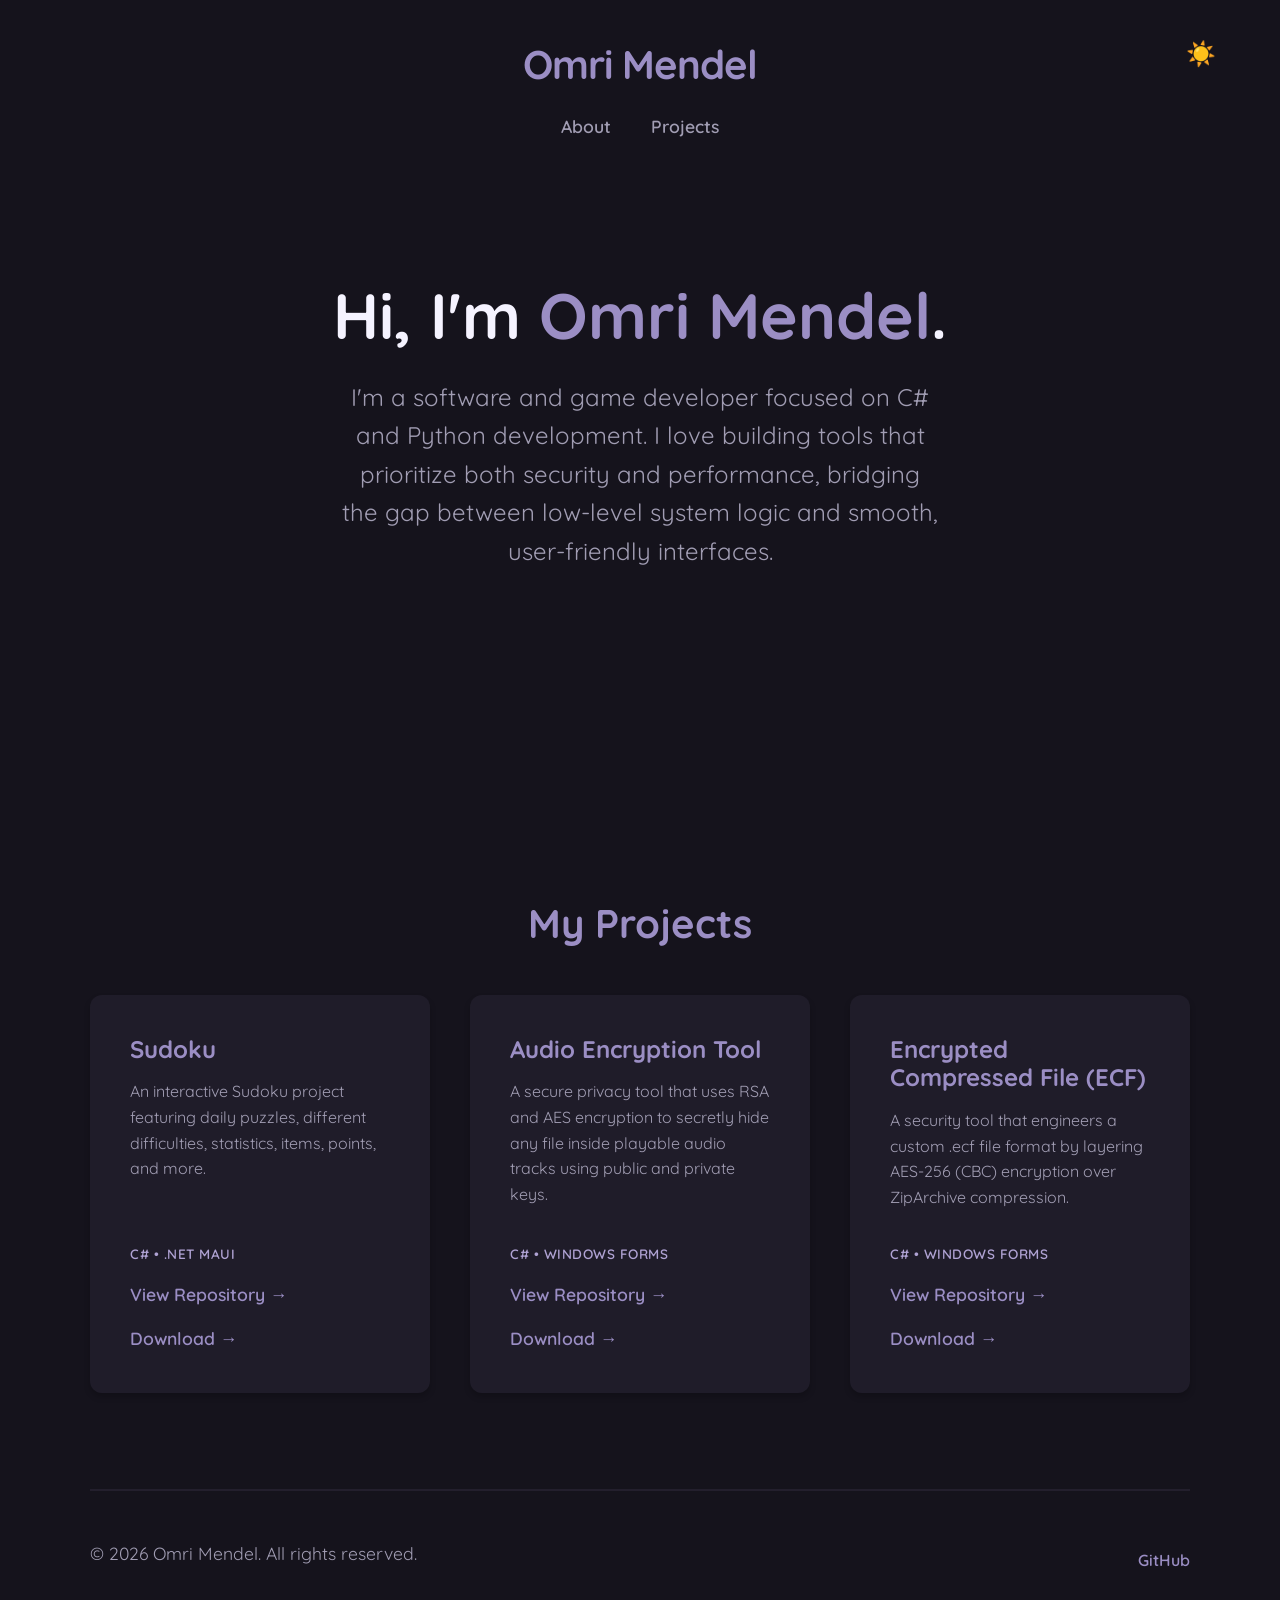
==== index.html @ 0072b848 "Added website" ====
<!DOCTYPE html>
<html lang="en">
<head>
    <meta charset="UTF-8">
    <meta name="viewport" content="width=device-width, initial-scale=1.0">
    <title>Omri Mendel</title>
    
    <link rel="preconnect" href="https://fonts.googleapis.com">
    <link rel="preconnect" href="https://fonts.gstatic.com" crossorigin>
    <link href="https://fonts.googleapis.com/css2?family=Quicksand:wght@300;400;500;600;700&display=swap" rel="stylesheet">
    
    <link rel="stylesheet" href="style.css">
    
    <script src="index.js" defer></script>
</head>
<body>

    <header id="header">
        <a class="logo">Omri Mendel</a>
        
        <div class="nav-controls">
            <button id="themeToggle" class="theme-btn" aria-label="Toggle Theme">☀️</button>
            
            <button class="hamburger" aria-label="Toggle menu">
                <span class="bar"></span>
                <span class="bar"></span>
                <span class="bar"></span>
            </button>
        </div>

        <ul class="nav-menu">
            <li><a href="#about" class="nav-link">About</a></li>
            <li><a href="#Projects" class="nav-link">Projects</a></li>
        </ul>
    </header>

    <main>
        <section id="about" class="hero fade-in container">
            <h1>Hi, I'm <span>Omri Mendel</span>.</h1>
            <p>I'm a software and game developer focused on C# and Python development. I love building tools that prioritize both security and performance, bridging the gap between low-level system logic and smooth, user-friendly interfaces.</p>
        </section>

        <section id="Projects" class="container fade-in">
            <h2 class="section-title">My Projects</h2>
            <div class="grid">
                <div class="card">
                    <h3>Sudoku</h3>
                    <p>An interactive Sudoku project featuring daily puzzles, different difficulties, statistics, items, points, and more.</p>
                    <div class="tech-stack">C# • .NET MAUI</div>
                    <a href="Sudoku" class="card-link">View Repository &rarr;</a>
                    <a href="download/Sudoku" class="card-link">Download &rarr;</a>
                </div>
                
                <div class="card">
                    <h3>Audio Encryption Tool</h3>
                    <p>A secure privacy tool that uses RSA and AES encryption to secretly hide any file inside playable audio tracks using public and private keys.</p>
                    <div class="tech-stack">C# • WINDOWS FORMS</div>
                    <a href="AudioEncryption" class="card-link">View Repository &rarr;</a>
                    <a href="download/AudioEncryption" class="card-link">Download &rarr;</a>
                </div>

                <div class="card">
                    <h3>Encrypted Compressed File (ECF)</h3>
                    <p>A security tool that engineers a custom .ecf file format by layering AES-256 (CBC) encryption over ZipArchive compression.</p>
                    <div class="tech-stack">C# • WINDOWS FORMS</div>
                    <a href="ECF" class="card-link">View Repository &rarr;</a>
                    <a href="download/ECF" class="card-link">Download &rarr;</a>
                </div>
            </div>
        </section>
    </main>

    <footer class="container fade-in">
        <div class="footer-content">
            <p>&copy; 2026 Omri Mendel. All rights reserved.</p>
            <div class="social-links">
                <a href="https://github.com/omrimendel">GitHub</a>
            </div>
        </div>
    </footer>

    <button id="backToTop" aria-label="Go to top">&uarr;</button>

</body>
</html>
---- style.css ----
/* ==========================================================================
   CSS Custom Properties (Variables) - DARK THEME DEFAULT
   ========================================================================== */
:root {
    --color-bg: #15131c; /* Deep dark background */
    --color-text-main: #f5f3ff; /* Very light text */
    --color-text-muted: #a19db3; /* Dimmed text for paragraphs */
    --color-card-bg: #1f1c29; /* Slightly lighter dark for cards */
    
    --color-primary: #b0a3d4; /* Lighter lavender for dark mode contrast */
    --color-primary-dark: #9b8ec4; 
    
    --spacing-section: 6rem;
    --border-radius: 12px;
    --transition-speed: 0.3s;
    
    --shadow-sm: 0 4px 6px rgba(0,0,0,0.2);
    --shadow-lg: 0 20px 25px rgba(0,0,0,0.3);
}

/* Light Theme Overrides */
.light-theme {
    --color-bg: #F5F3FF;
    --color-text-main: #2d3748;
    --color-text-muted: #4a5568;
    --color-card-bg: #ffffff;
    
    --color-primary: #9b8ec4;
    --color-primary-dark: #7c6daa;
    
    --shadow-sm: 0 4px 6px rgba(0,0,0,0.05);
    --shadow-lg: 0 20px 25px rgba(0,0,0,0.1);
}

/* ==========================================================================
   Reset & Base Styles
   ========================================================================== */
* {
    margin: 0;
    padding: 0;
    box-sizing: border-box;
}

body {
    font-family: 'Quicksand', sans-serif;
    background-color: var(--color-bg);
    color: var(--color-text-main);
    line-height: 1.6;
    overflow-x: hidden;
    transition: background-color var(--transition-speed) ease, color var(--transition-speed) ease;
}

a {
    text-decoration: none;
    color: inherit;
    transition: color var(--transition-speed) ease;
}

ul { list-style: none; }

/* ==========================================================================
   Typography
   ========================================================================== */
h1, h2, h3, h4 {
    font-weight: 700;
    line-height: 1.2;
    color: var(--color-primary-dark);
}

p {
    color: var(--color-text-muted);
    font-size: 1.1rem;
    margin-bottom: 1rem;
}

.section-title {
    text-align: center;
    font-size: 2.5rem;
    margin-bottom: 3rem;
}

/* ==========================================================================
   Layout & Container
   ========================================================================== */
.container {
    width: 90%;
    max-width: 1100px;
    margin: 0 auto;
}

section { padding: var(--spacing-section) 0; }

/* ==========================================================================
   Navigation & Header
   ========================================================================== */
header {
    padding: 2rem 0;
    display: flex;
    flex-direction: column;
    align-items: center;
    background-color: var(--color-bg);
    position: relative;
    z-index: 100;
    transition: background-color var(--transition-speed) ease;
}

.logo {
    font-size: 2.5rem;
    font-weight: 700;
    letter-spacing: -1px;
    color: var(--color-primary-dark);
    margin-bottom: 1rem;
}

.nav-controls {
    position: absolute;
    right: 5%;
    top: 2.5rem;
    display: flex;
    align-items: center;
    gap: 1rem;
}

.theme-btn {
    background: none;
    border: none;
    font-size: 1.5rem;
    cursor: pointer;
    color: var(--color-text-main);
    transition: transform var(--transition-speed) ease;
}

.theme-btn:hover { transform: scale(1.1); }

.nav-menu {
    display: flex;
    gap: 2.5rem;
}

.nav-link {
    font-weight: 600;
    font-size: 1.1rem;
    color: var(--color-text-muted);
    position: relative;
}

.nav-link::after {
    content: '';
    position: absolute;
    width: 0;
    height: 2px;
    bottom: -4px;
    left: 0;
    background-color: var(--color-primary);
    transition: width var(--transition-speed) ease;
}

.nav-link:hover { color: var(--color-primary-dark); }
.nav-link:hover::after { width: 100%; }

.hamburger {
    display: none;
    cursor: pointer;
    background: none;
    border: none;
    padding: 0.5rem;
}

.bar {
    display: block;
    width: 25px;
    height: 3px;
    margin: 5px auto;
    transition: all 0.3s ease-in-out;
    background-color: var(--color-primary-dark);
    border-radius: 2px;
}

/* ==========================================================================
   Hero Section
   ========================================================================== */
.hero {
    min-height: 70vh;
    display: flex;
    flex-direction: column;
    justify-content: center;
    align-items: center;
    text-align: center;
    padding-top: 0;
}

.hero h1 {
    font-size: clamp(3rem, 5vw, 4.5rem);
    margin-bottom: 1.5rem;
    color: var(--color-text-main);
}

.hero h1 span { color: var(--color-primary-dark); }

.hero p {
    font-size: clamp(1.2rem, 2vw, 1.5rem);
    max-width: 600px;
    margin: 0 auto 2rem;
}

/* ==========================================================================
   Projects Section (Card Grid)
   ========================================================================== */
.grid {
    display: grid;
    grid-template-columns: repeat(auto-fit, minmax(320px, 1fr));
    gap: 2.5rem;
}

.card {
    background: var(--color-card-bg);
    border-radius: var(--border-radius);
    padding: 2.5rem;
    box-shadow: var(--shadow-sm);
    transition: transform var(--transition-speed) ease, box-shadow var(--transition-speed) ease, background-color var(--transition-speed) ease;
    display: flex;
    flex-direction: column;
    height: 100%;
}

.card:hover {
    transform: translateY(-5px);
    box-shadow: var(--shadow-lg);
}

.card h3 {
    font-size: 1.5rem;
    margin-bottom: 1rem;
}

.card p {
    flex-grow: 1;
    font-size: 1rem;
}

.tech-stack {
    font-size: 0.85rem;
    color: var(--color-primary);
    font-weight: 600;
    margin-top: 1rem;
    letter-spacing: 0.5px;
    text-transform: uppercase;
}

.card-link {
    display: inline-flex;
    align-items: center;
    margin-top: 1rem;
    color: var(--color-primary-dark);
    font-weight: 600;
    font-size: 1.1rem;
}

.card-link:hover { color: var(--color-primary); }

/* ==========================================================================
   Footer
   ========================================================================== */
footer {
    padding: 3rem 0;
    border-top: 2px solid rgba(155, 142, 196, 0.1);
    margin-top: 3rem;
}

.footer-content {
    display: flex;
    justify-content: space-between;
    align-items: center;
}

.social-links {
    display: flex;
    gap: 1.5rem;
}

.social-links a {
    color: var(--color-primary-dark);
    font-weight: 600;
}

.social-links a:hover { color: var(--color-primary); }

/* ==========================================================================
   Interactive Elements
   ========================================================================== */
.fade-in {
    opacity: 0;
    transform: translateY(30px);
    transition: opacity 0.8s ease-out, transform 0.8s ease-out;
}

.fade-in.visible {
    opacity: 1;
    transform: translateY(0);
}

#backToTop {
    position: fixed;
    bottom: 30px;
    right: 30px;
    background-color: var(--color-primary-dark);
    color: white;
    width: 50px;
    height: 50px;
    border-radius: 50%;
    display: flex;
    justify-content: center;
    align-items: center;
    font-size: 1.5rem;
    border: none;
    cursor: pointer;
    opacity: 0;
    visibility: hidden;
    transition: opacity 0.3s, visibility 0.3s, background-color 0.3s;
    z-index: 99;
    box-shadow: var(--shadow-sm);
}

#backToTop.show {
    opacity: 1;
    visibility: visible;
}

#backToTop:hover { background-color: var(--color-primary); }

/* ==========================================================================
   Media Queries (Responsive Design)
   ========================================================================== */
@media (max-width: 768px) {
    header {
        flex-direction: row;
        justify-content: space-between;
        padding: 1.5rem 5%;
    }

    .logo {
        margin-bottom: 0;
        font-size: 2rem;
    }

    .nav-controls {
        position: static;
        flex-direction: row-reverse;
    }

    .hamburger {
        display: block;
        z-index: 101;
    }

    .nav-menu {
        position: fixed;
        top: 0;
        right: -100%;
        width: 70%;
        height: 100vh;
        background-color: var(--color-card-bg);
        flex-direction: column;
        justify-content: center;
        align-items: center;
        transition: right 0.4s ease;
        box-shadow: -10px 0 30px rgba(0,0,0,0.2);
        z-index: 100;
    }

    .nav-menu.active { right: 0; }

    .hamburger.active .bar:nth-child(2) { opacity: 0; }
    .hamburger.active .bar:nth-child(1) { transform: translateY(8px) rotate(45deg); }
    .hamburger.active .bar:nth-child(3) { transform: translateY(-8px) rotate(-45deg); }

    .hero h1 { font-size: 2.5rem; }
    
    .footer-content {
        flex-direction: column;
        gap: 1.5rem;
        text-align: center;
    }
}
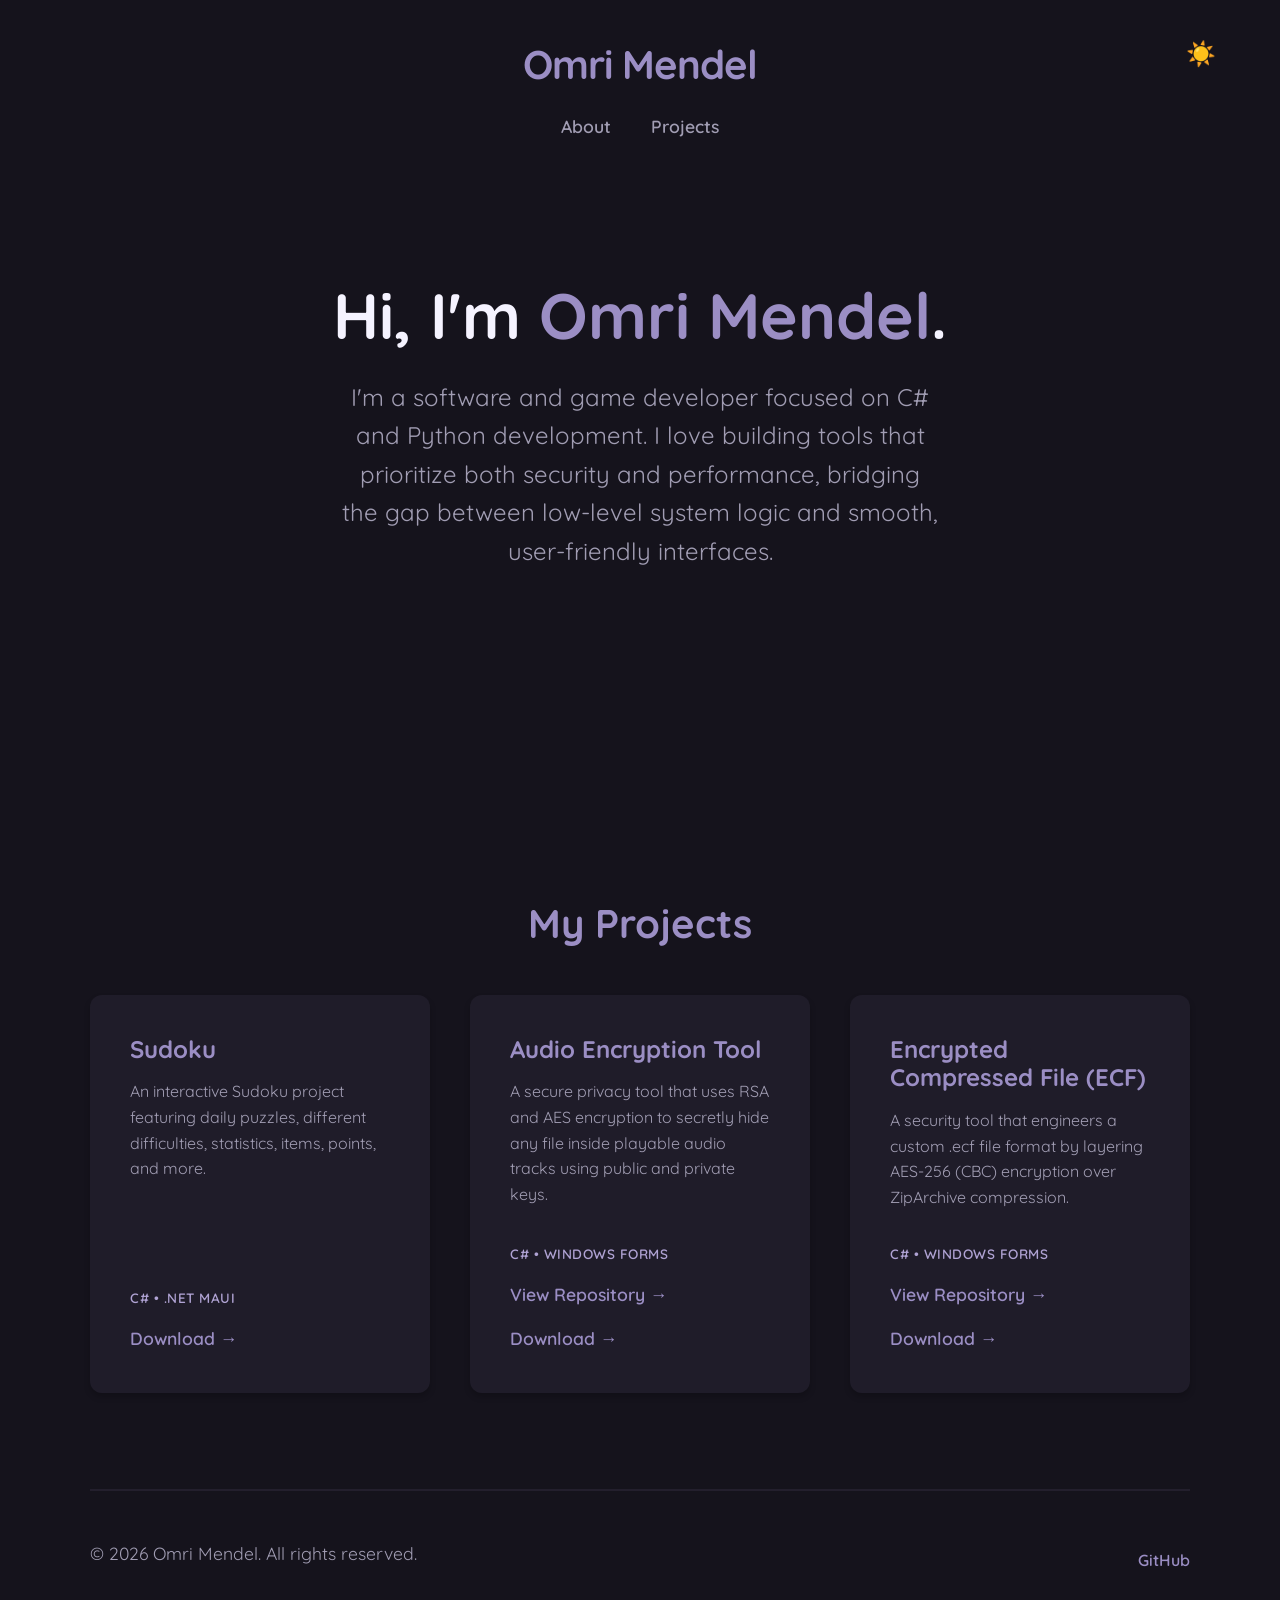
==== commit 3a6c5ac1: "Add files via upload" ====
--- a/index.html
+++ b/index.html
@@ -47,7 +47,6 @@
                     <h3>Sudoku</h3>
                     <p>An interactive Sudoku project featuring daily puzzles, different difficulties, statistics, items, points, and more.</p>
                     <div class="tech-stack">C# • .NET MAUI</div>
-                    <a href="Sudoku" class="card-link">View Repository &rarr;</a>
                     <a href="download/Sudoku" class="card-link">Download &rarr;</a>
                 </div>
                 
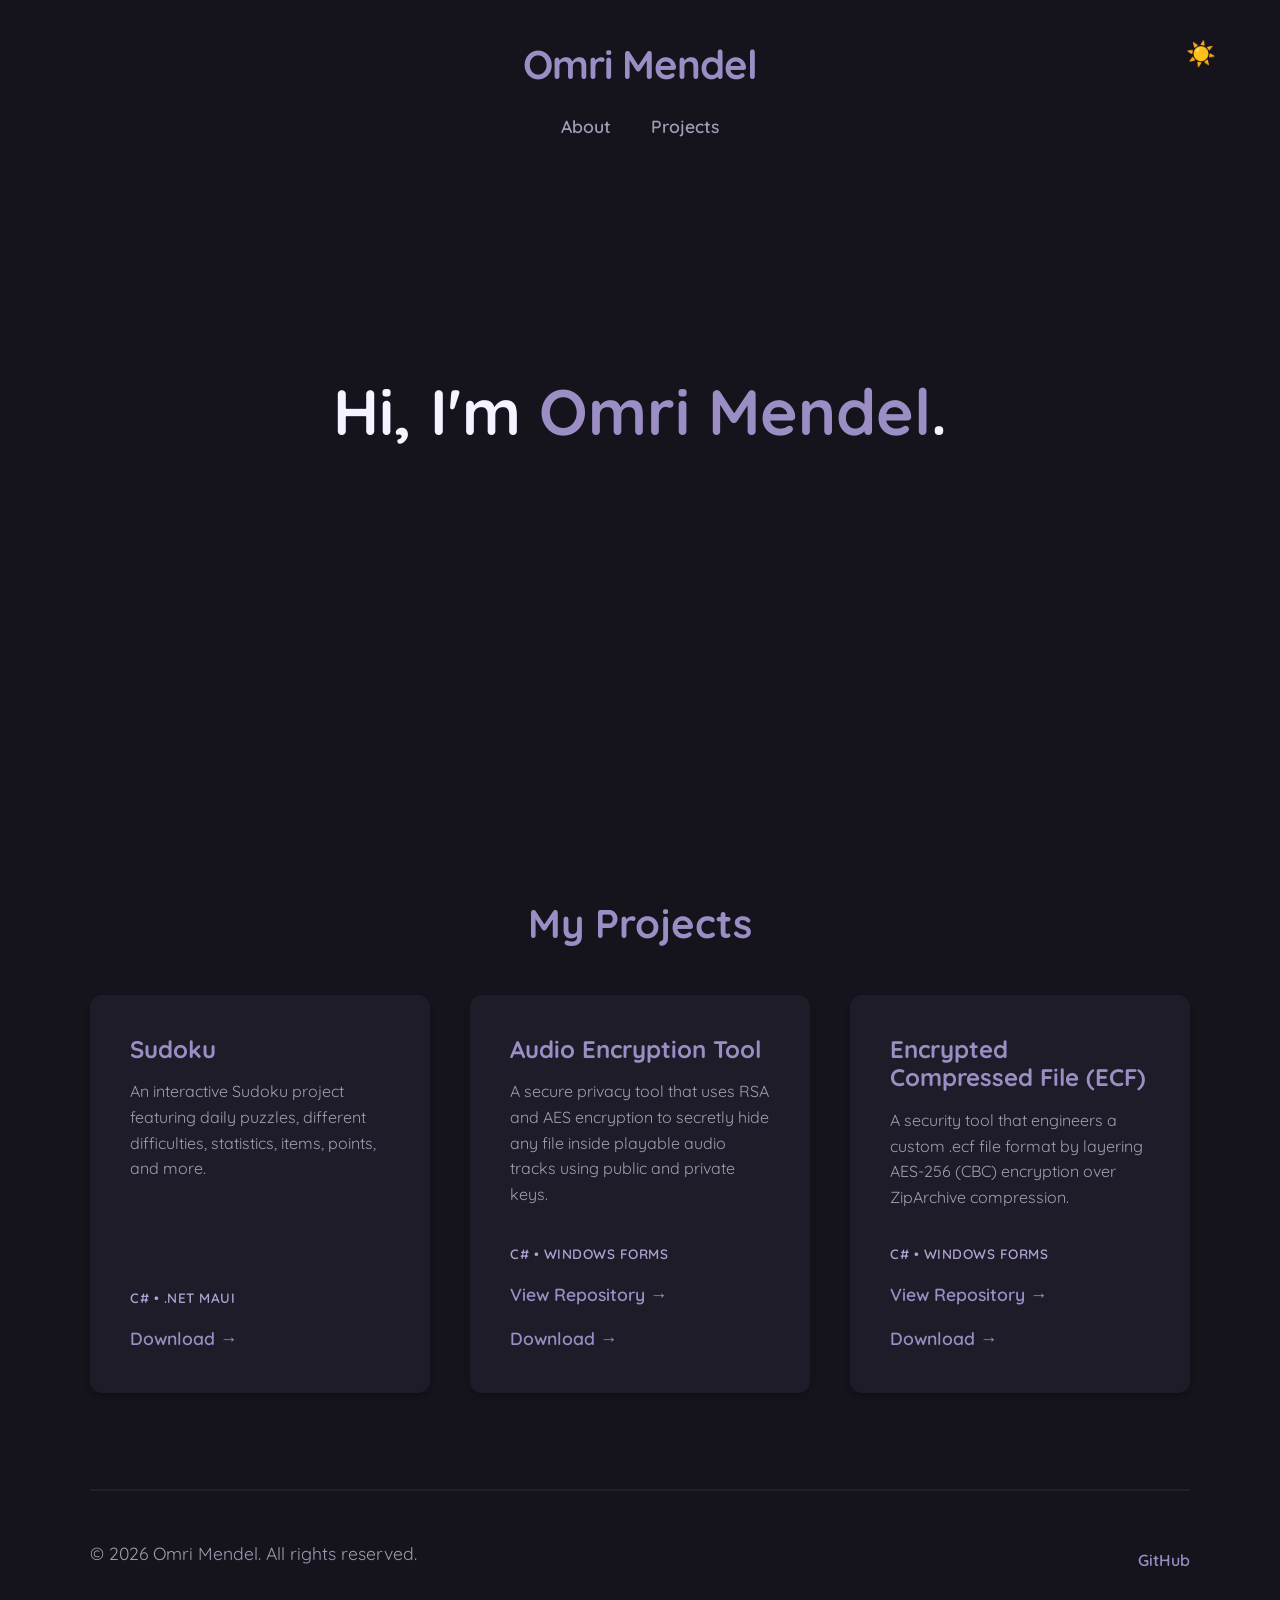
==== commit 7f579997: "Update index.html" ====
--- a/index.html
+++ b/index.html
@@ -37,7 +37,7 @@
     <main>
         <section id="about" class="hero fade-in container">
             <h1>Hi, I'm <span>Omri Mendel</span>.</h1>
-            <p>I'm a software and game developer focused on C# and Python development. I love building tools that prioritize both security and performance, bridging the gap between low-level system logic and smooth, user-friendly interfaces.</p>
+            <p></p>
         </section>
 
         <section id="Projects" class="container fade-in">
@@ -81,4 +81,4 @@
     <button id="backToTop" aria-label="Go to top">&uarr;</button>
 
 </body>
-</html>+</html>
